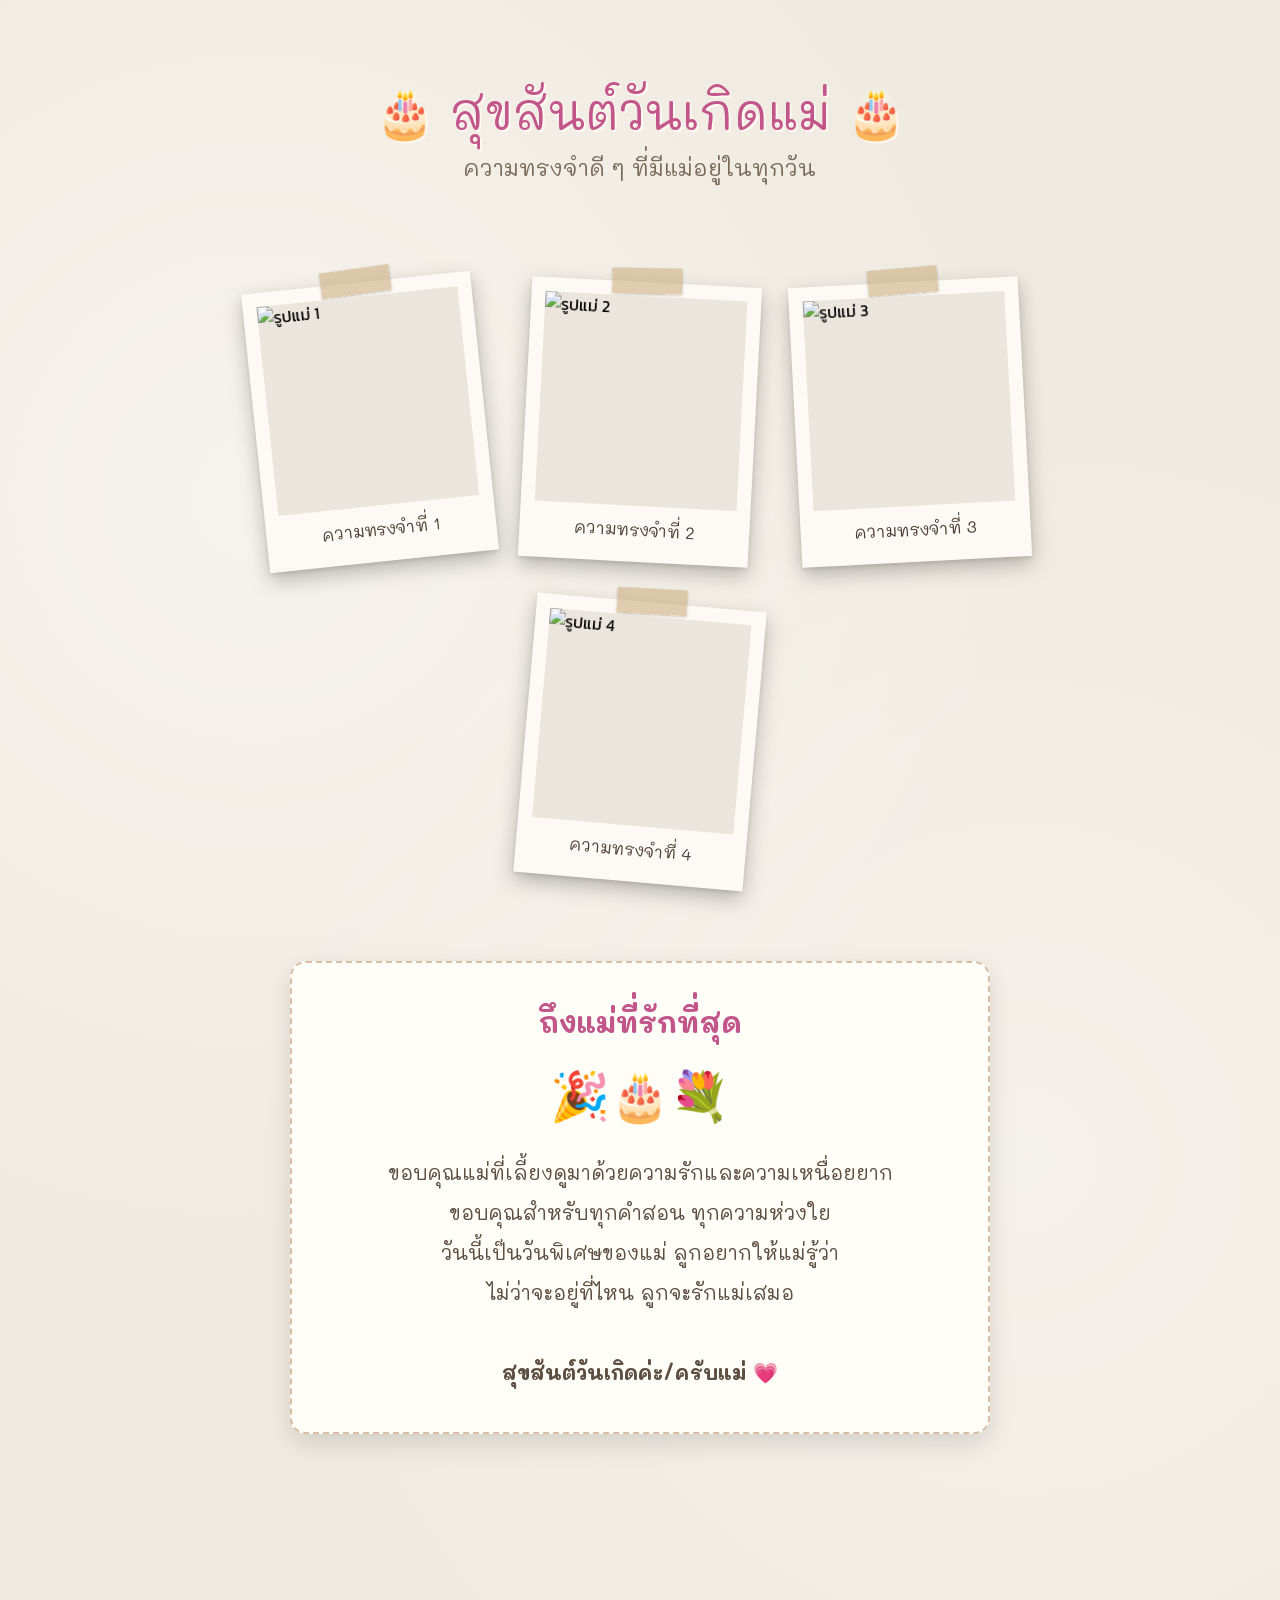
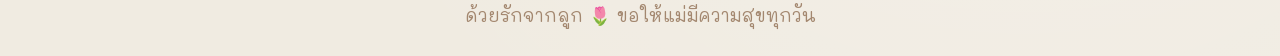
==== index.html @ 04ccd7da "เพิ่มโค้ดครบทั้ง 3 ไฟล์" ====
<!DOCTYPE html>
<html lang="th">
<head>
<meta charset="UTF-8">
<meta name="viewport" content="width=device-width, initial-scale=1.0">
<title>สุขสันต์วันเกิดแม่</title>
<link rel="stylesheet" href="style.css">
<link href="https://fonts.googleapis.com/css2?family=Mali:wght@400;600;700&family=Kanit:wght@300;400;600&display=swap" rel="stylesheet">
</head>
<body>

<div class="hearts-container" id="heartsContainer"></div>

<div class="container">
  <header>
    <div class="title">🎂 สุขสันต์วันเกิดแม่ 🎂</div>
    <div class="subtitle">ความทรงจำดี ๆ ที่มีแม่อยู่ในทุกวัน</div>
  </header>

  <div class="gallery" id="gallery">

    <div class="polaroid">
      <div class="tape"></div>
      <img src="images/mom01.jpg" alt="รูปแม่ 1">
      <div class="caption">ความทรงจำที่ 1</div>
    </div>

    <div class="polaroid">
      <div class="tape"></div>
      <img src="images/mom02.jpg" alt="รูปแม่ 2">
      <div class="caption">ความทรงจำที่ 2</div>
    </div>

    <div class="polaroid">
      <div class="tape"></div>
      <img src="images/mom03.jpg" alt="รูปแม่ 3">
      <div class="caption">ความทรงจำที่ 3</div>
    </div>

    <div class="polaroid">
      <div class="tape"></div>
      <img src="images/mom04.jpg" alt="รูปแม่ 4">
      <div class="caption">ความทรงจำที่ 4</div>
    </div>

  </div>

  <div class="message-box">
    <h2>ถึงแม่ที่รักที่สุด</h2>
    <div class="cake-icon">🎉🎂💐</div>
    <p id="momMessage">
      ขอบคุณแม่ที่เลี้ยงดูมาด้วยความรักและความเหนื่อยยาก<br>
      ขอบคุณสำหรับทุกคำสอน ทุกความห่วงใย<br>
      วันนี้เป็นวันพิเศษของแม่ ลูกอยากให้แม่รู้ว่า<br>
      ไม่ว่าจะอยู่ที่ไหน ลูกจะรักแม่เสมอ<br><br>
      <strong>สุขสันต์วันเกิดค่ะ/ครับแม่ 💗</strong>
    </p>
  </div>
</div>

<footer>
  ด้วยรักจากลูก 🌷 ขอให้แม่มีความสุขทุกวัน
</footer>

<script src="script.js"></script>
</body>
</html>
---- style.css ----
* { box-sizing: border-box; margin: 0; padding: 0; }

body {
  font-family: 'Kanit', sans-serif;
  background: #f0ebe1;
  background-image: 
    radial-gradient(circle at 20% 30%, rgba(255,255,255,0.4) 0%, transparent 50%),
    radial-gradient(circle at 80% 70%, rgba(255,255,255,0.3) 0%, transparent 50%);
  min-height: 100vh;
  overflow-x: hidden;
  position: relative;
}

.hearts-container {
  position: fixed;
  top: 0; left: 0;
  width: 100%; height: 100%;
  pointer-events: none;
  z-index: 0;
}

.heart {
  position: absolute;
  font-size: 22px;
  opacity: 0.6;
  animation: floatUp 8s linear infinite;
}
@keyframes floatUp {
  0%   { transform: translateY(100vh) rotate(0deg); opacity: 0; }
  10%  { opacity: 0.6; }
  90%  { opacity: 0.6; }
  100% { transform: translateY(-10vh) rotate(360deg); opacity: 0; }
}

.container {
  max-width: 1100px;
  margin: 0 auto;
  padding: 40px 20px 80px;
  position: relative;
  z-index: 1;
}

header { text-align: center; padding: 40px 0 20px; }

.title {
  font-family: 'Mali', cursive;
  font-size: 3em;
  color: #c2568a;
  text-shadow: 2px 2px 0 #fff8f0;
  margin-bottom: 10px;
}

.subtitle {
  font-family: 'Mali', cursive;
  font-size: 1.4em;
  color: #7a6a58;
}

.gallery {
  display: flex;
  flex-wrap: wrap;
  justify-content: center;
  gap: 40px;
  margin: 60px 0;
  padding: 20px;
}

.polaroid {
  background: #fdfaf5;
  padding: 14px 14px 20px;
  box-shadow: 0 8px 20px rgba(0,0,0,0.25), 0 2px 4px rgba(0,0,0,0.1);
  width: 230px;
  position: relative;
  transition: transform 0.3s ease, box-shadow 0.3s ease;
}

.polaroid:hover {
  transform: scale(1.06) rotate(0deg) !important;
  box-shadow: 0 15px 30px rgba(0,0,0,0.3);
  z-index: 10;
}

.polaroid:nth-child(4n+1) { transform: rotate(-6deg); }
.polaroid:nth-child(4n+2) { transform: rotate(3deg); }
.polaroid:nth-child(4n+3) { transform: rotate(-3deg); }
.polaroid:nth-child(4n)   { transform: rotate(5deg); }

.polaroid img {
  width: 100%;
  height: 210px;
  object-fit: cover;
  display: block;
  filter: sepia(0.15) contrast(1.02);
  background: #ddd;
}

.polaroid .caption {
  font-family: 'Mali', cursive;
  font-size: 1.05em;
  color: #4a3f35;
  text-align: center;
  margin-top: 12px;
  line-height: 1.4;
}

.tape {
  position: absolute;
  width: 70px;
  height: 26px;
  background: rgba(200, 170, 120, 0.55);
  top: -14px;
  left: 50%;
  transform: translateX(-50%) rotate(-2deg);
  box-shadow: 0 1px 3px rgba(0,0,0,0.2);
}

.message-box {
  background: #fffdf8;
  border-radius: 16px;
  box-shadow: 0 10px 25px rgba(0,0,0,0.12);
  padding: 40px;
  max-width: 700px;
  margin: 60px auto;
  border: 2px dashed #d8bfa3;
}

.message-box h2 {
  font-family: 'Mali', cursive;
  color: #c2568a;
  font-size: 1.8em;
  margin-bottom: 20px;
  text-align: center;
}

.message-box p {
  font-family: 'Mali', cursive;
  font-size: 1.25em;
  color: #5c4f42;
  line-height: 2;
  text-align: center;
}

.cake-icon {
  text-align: center;
  font-size: 3em;
  margin: 20px 0;
}

footer {
  text-align: center;
  padding: 30px 0;
  font-family: 'Mali', cursive;
  color: #a3876f;
  font-size: 1.1em;
}

@media (max-width: 700px) {
  .title { font-size: 2.1em; }
  .polaroid { width: 45%; }
}
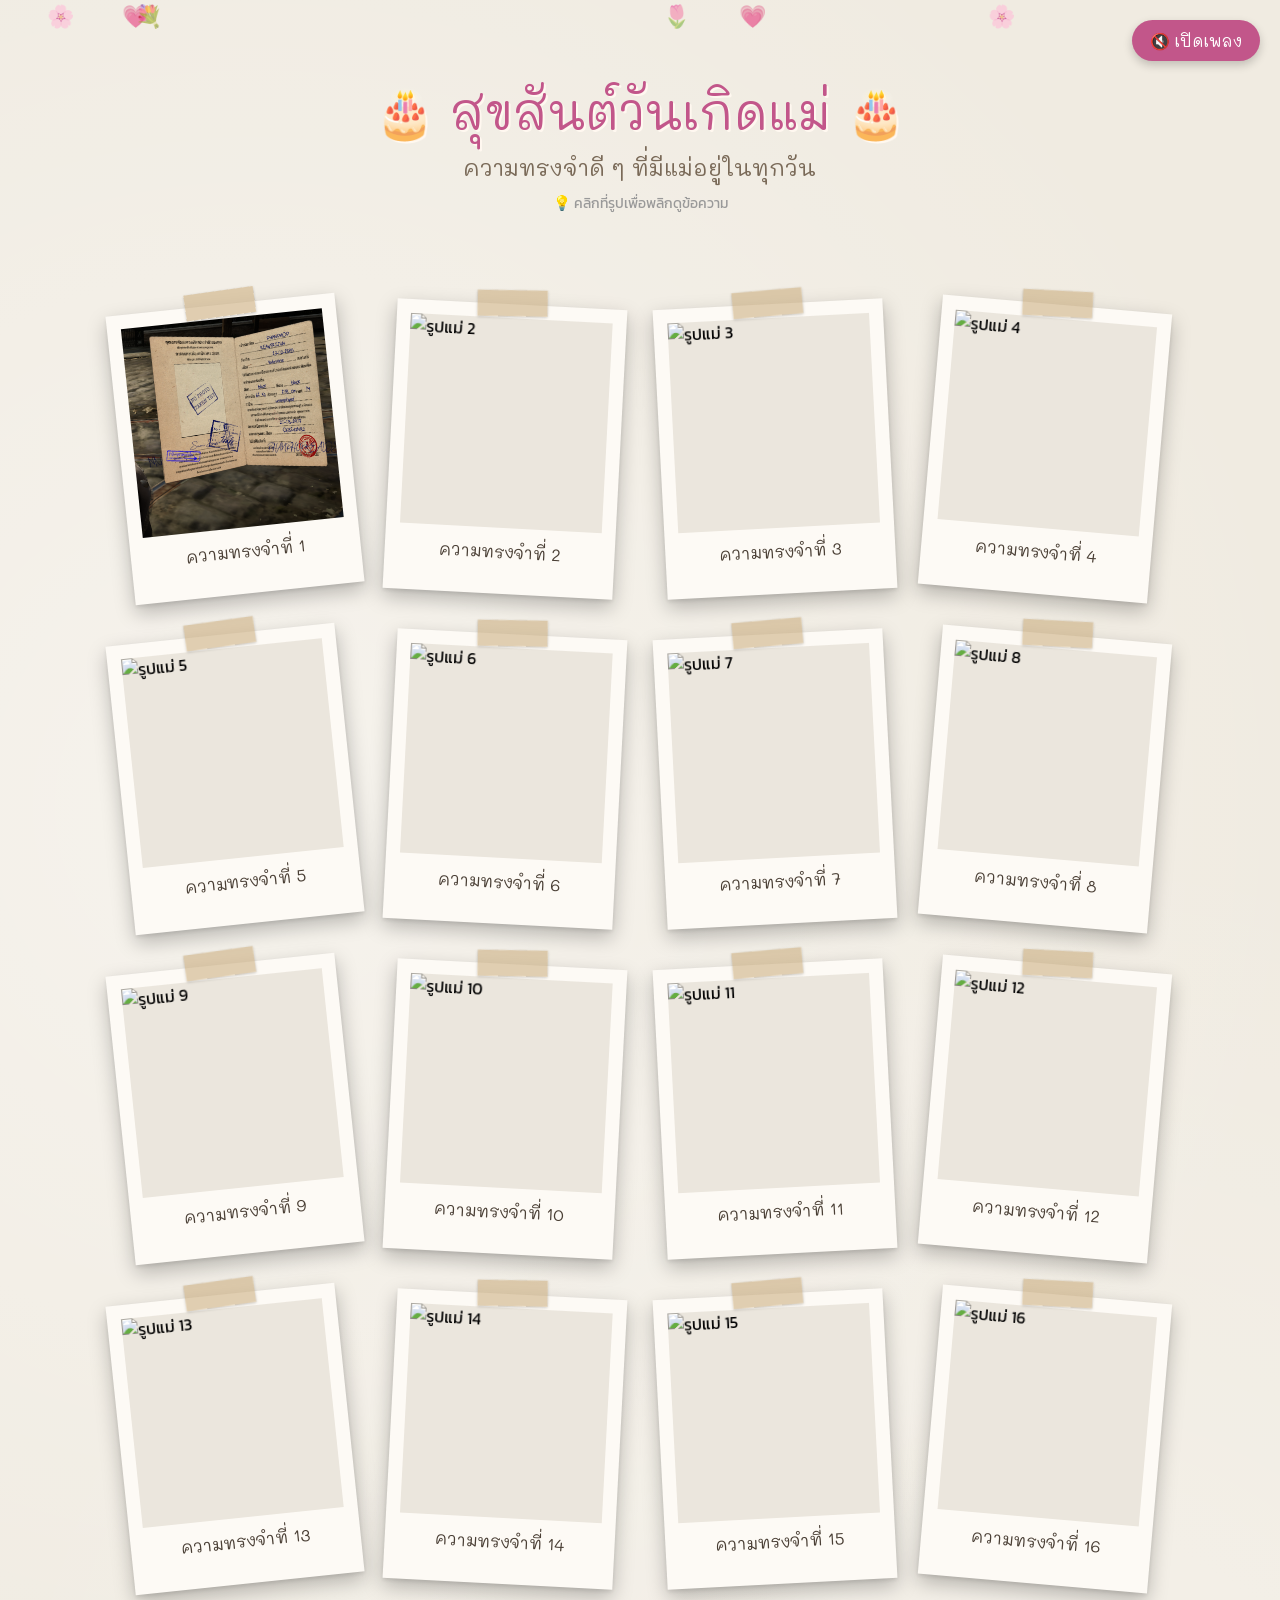
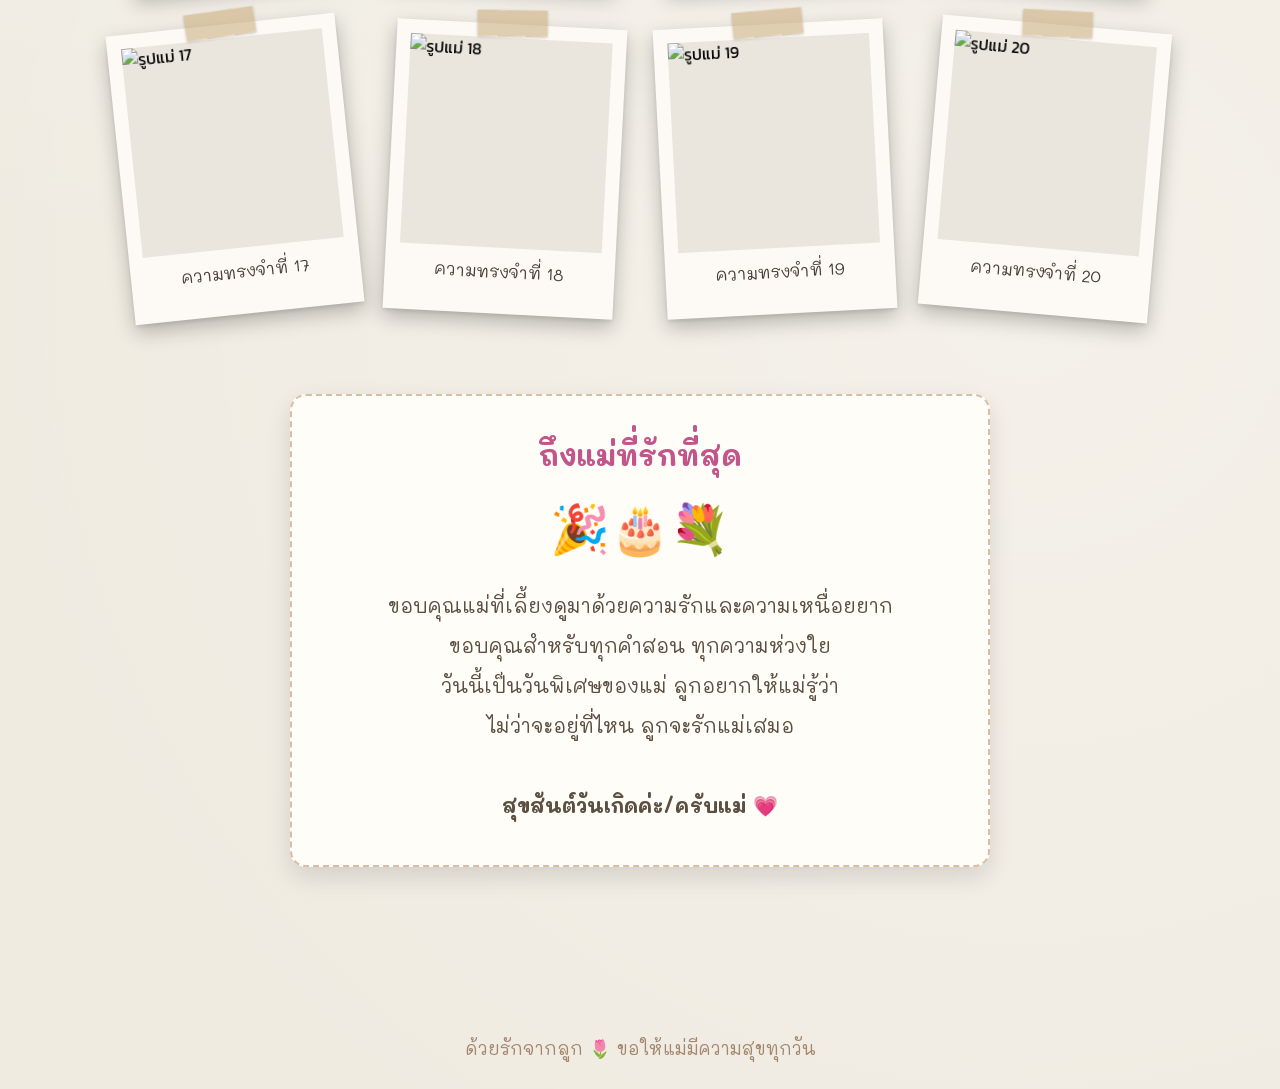
==== commit 59a2f33d: "แก้ไขข้อความและเพิ่มรูป" ====
--- a/index.html
+++ b/index.html
@@ -11,36 +11,339 @@
 
 <div class="hearts-container" id="heartsContainer"></div>
 
+<!-- ปุ่มเล่นเพลง -->
+<button id="musicToggle" class="music-btn">🔇 เปิดเพลง</button>
+<audio id="bgMusic" loop>
+  <source src="music/bgmusic.mp3" type="audio/mpeg">
+</audio>
+
 <div class="container">
   <header>
     <div class="title">🎂 สุขสันต์วันเกิดแม่ 🎂</div>
     <div class="subtitle">ความทรงจำดี ๆ ที่มีแม่อยู่ในทุกวัน</div>
+    <div class="hint">💡 คลิกที่รูปเพื่อพลิกดูข้อความ</div>
   </header>
 
   <div class="gallery" id="gallery">
 
-    <div class="polaroid">
-      <div class="tape"></div>
-      <img src="images/mom01.jpg" alt="รูปแม่ 1">
-      <div class="caption">ความทรงจำที่ 1</div>
-    </div>
-
-    <div class="polaroid">
-      <div class="tape"></div>
-      <img src="images/mom02.jpg" alt="รูปแม่ 2">
-      <div class="caption">ความทรงจำที่ 2</div>
-    </div>
-
-    <div class="polaroid">
-      <div class="tape"></div>
-      <img src="images/mom03.jpg" alt="รูปแม่ 3">
-      <div class="caption">ความทรงจำที่ 3</div>
-    </div>
-
-    <div class="polaroid">
-      <div class="tape"></div>
-      <img src="images/mom04.jpg" alt="รูปแม่ 4">
-      <div class="caption">ความทรงจำที่ 4</div>
+    <!-- การ์ดที่ 1 -->
+    <div class="flip-card">
+      <div class="flip-card-inner">
+        <div class="flip-card-front">
+          <div class="polaroid">
+            <div class="tape"></div>
+            <img src="images/mom01.jpg" alt="รูปแม่ 1">
+            <div class="caption">ความทรงจำที่ 1</div>
+          </div>
+        </div>
+        <div class="flip-card-back">
+          <p>ข้อความถึงแม่ที่ 1<br>เขียนอะไรก็ได้ที่อยากบอกแม่ 💗</p>
+        </div>
+      </div>
+    </div>
+
+    <!-- การ์ดที่ 2 -->
+    <div class="flip-card">
+      <div class="flip-card-inner">
+        <div class="flip-card-front">
+          <div class="polaroid">
+            <div class="tape"></div>
+            <img src="images/mom02.jpg" alt="รูปแม่ 2">
+            <div class="caption">ความทรงจำที่ 2</div>
+          </div>
+        </div>
+        <div class="flip-card-back">
+          <p>ข้อความถึงแม่ที่ 2<br>เขียนอะไรก็ได้ที่อยากบอกแม่ 💗</p>
+        </div>
+      </div>
+    </div>
+
+    <!-- การ์ดที่ 3 -->
+    <div class="flip-card">
+      <div class="flip-card-inner">
+        <div class="flip-card-front">
+          <div class="polaroid">
+            <div class="tape"></div>
+            <img src="images/mom03.jpg" alt="รูปแม่ 3">
+            <div class="caption">ความทรงจำที่ 3</div>
+          </div>
+        </div>
+        <div class="flip-card-back">
+          <p>ข้อความถึงแม่ที่ 3<br>เขียนอะไรก็ได้ที่อยากบอกแม่ 💗</p>
+        </div>
+      </div>
+    </div>
+
+    <!-- การ์ดที่ 4 -->
+    <div class="flip-card">
+      <div class="flip-card-inner">
+        <div class="flip-card-front">
+          <div class="polaroid">
+            <div class="tape"></div>
+            <img src="images/mom04.jpg" alt="รูปแม่ 4">
+            <div class="caption">ความทรงจำที่ 4</div>
+          </div>
+        </div>
+        <div class="flip-card-back">
+          <p>ข้อความถึงแม่ที่ 4<br>เขียนอะไรก็ได้ที่อยากบอกแม่ 💗</p>
+        </div>
+      </div>
+    </div>
+
+    <!-- การ์ดที่ 5 -->
+    <div class="flip-card">
+      <div class="flip-card-inner">
+        <div class="flip-card-front">
+          <div class="polaroid">
+            <div class="tape"></div>
+            <img src="images/mom05.jpg" alt="รูปแม่ 5">
+            <div class="caption">ความทรงจำที่ 5</div>
+          </div>
+        </div>
+        <div class="flip-card-back">
+          <p>ข้อความถึงแม่ที่ 5<br>เขียนอะไรก็ได้ที่อยากบอกแม่ 💗</p>
+        </div>
+      </div>
+    </div>
+
+    <!-- การ์ดที่ 6 -->
+    <div class="flip-card">
+      <div class="flip-card-inner">
+        <div class="flip-card-front">
+          <div class="polaroid">
+            <div class="tape"></div>
+            <img src="images/mom06.jpg" alt="รูปแม่ 6">
+            <div class="caption">ความทรงจำที่ 6</div>
+          </div>
+        </div>
+        <div class="flip-card-back">
+          <p>ข้อความถึงแม่ที่ 6<br>เขียนอะไรก็ได้ที่อยากบอกแม่ 💗</p>
+        </div>
+      </div>
+    </div>
+
+    <!-- การ์ดที่ 7 -->
+    <div class="flip-card">
+      <div class="flip-card-inner">
+        <div class="flip-card-front">
+          <div class="polaroid">
+            <div class="tape"></div>
+            <img src="images/mom07.jpg" alt="รูปแม่ 7">
+            <div class="caption">ความทรงจำที่ 7</div>
+          </div>
+        </div>
+        <div class="flip-card-back">
+          <p>ข้อความถึงแม่ที่ 7<br>เขียนอะไรก็ได้ที่อยากบอกแม่ 💗</p>
+        </div>
+      </div>
+    </div>
+
+    <!-- การ์ดที่ 8 -->
+    <div class="flip-card">
+      <div class="flip-card-inner">
+        <div class="flip-card-front">
+          <div class="polaroid">
+            <div class="tape"></div>
+            <img src="images/mom08.jpg" alt="รูปแม่ 8">
+            <div class="caption">ความทรงจำที่ 8</div>
+          </div>
+        </div>
+        <div class="flip-card-back">
+          <p>ข้อความถึงแม่ที่ 8<br>เขียนอะไรก็ได้ที่อยากบอกแม่ 💗</p>
+        </div>
+      </div>
+    </div>
+
+    <!-- การ์ดที่ 9 -->
+    <div class="flip-card">
+      <div class="flip-card-inner">
+        <div class="flip-card-front">
+          <div class="polaroid">
+            <div class="tape"></div>
+            <img src="images/mom09.jpg" alt="รูปแม่ 9">
+            <div class="caption">ความทรงจำที่ 9</div>
+          </div>
+        </div>
+        <div class="flip-card-back">
+          <p>ข้อความถึงแม่ที่ 9<br>เขียนอะไรก็ได้ที่อยากบอกแม่ 💗</p>
+        </div>
+      </div>
+    </div>
+
+    <!-- การ์ดที่ 10 -->
+    <div class="flip-card">
+      <div class="flip-card-inner">
+        <div class="flip-card-front">
+          <div class="polaroid">
+            <div class="tape"></div>
+            <img src="images/mom10.jpg" alt="รูปแม่ 10">
+            <div class="caption">ความทรงจำที่ 10</div>
+          </div>
+        </div>
+        <div class="flip-card-back">
+          <p>ข้อความถึงแม่ที่ 10<br>เขียนอะไรก็ได้ที่อยากบอกแม่ 💗</p>
+        </div>
+      </div>
+    </div>
+
+    <!-- การ์ดที่ 11 -->
+    <div class="flip-card">
+      <div class="flip-card-inner">
+        <div class="flip-card-front">
+          <div class="polaroid">
+            <div class="tape"></div>
+            <img src="images/mom11.jpg" alt="รูปแม่ 11">
+            <div class="caption">ความทรงจำที่ 11</div>
+          </div>
+        </div>
+        <div class="flip-card-back">
+          <p>ข้อความถึงแม่ที่ 11<br>เขียนอะไรก็ได้ที่อยากบอกแม่ 💗</p>
+        </div>
+      </div>
+    </div>
+
+    <!-- การ์ดที่ 12 -->
+    <div class="flip-card">
+      <div class="flip-card-inner">
+        <div class="flip-card-front">
+          <div class="polaroid">
+            <div class="tape"></div>
+            <img src="images/mom12.jpg" alt="รูปแม่ 12">
+            <div class="caption">ความทรงจำที่ 12</div>
+          </div>
+        </div>
+        <div class="flip-card-back">
+          <p>ข้อความถึงแม่ที่ 12<br>เขียนอะไรก็ได้ที่อยากบอกแม่ 💗</p>
+        </div>
+      </div>
+    </div>
+
+    <!-- การ์ดที่ 13 -->
+    <div class="flip-card">
+      <div class="flip-card-inner">
+        <div class="flip-card-front">
+          <div class="polaroid">
+            <div class="tape"></div>
+            <img src="images/mom13.jpg" alt="รูปแม่ 13">
+            <div class="caption">ความทรงจำที่ 13</div>
+          </div>
+        </div>
+        <div class="flip-card-back">
+          <p>ข้อความถึงแม่ที่ 13<br>เขียนอะไรก็ได้ที่อยากบอกแม่ 💗</p>
+        </div>
+      </div>
+    </div>
+
+    <!-- การ์ดที่ 14 -->
+    <div class="flip-card">
+      <div class="flip-card-inner">
+        <div class="flip-card-front">
+          <div class="polaroid">
+            <div class="tape"></div>
+            <img src="images/mom14.jpg" alt="รูปแม่ 14">
+            <div class="caption">ความทรงจำที่ 14</div>
+          </div>
+        </div>
+        <div class="flip-card-back">
+          <p>ข้อความถึงแม่ที่ 14<br>เขียนอะไรก็ได้ที่อยากบอกแม่ 💗</p>
+        </div>
+      </div>
+    </div>
+
+    <!-- การ์ดที่ 15 -->
+    <div class="flip-card">
+      <div class="flip-card-inner">
+        <div class="flip-card-front">
+          <div class="polaroid">
+            <div class="tape"></div>
+            <img src="images/mom15.jpg" alt="รูปแม่ 15">
+            <div class="caption">ความทรงจำที่ 15</div>
+          </div>
+        </div>
+        <div class="flip-card-back">
+          <p>ข้อความถึงแม่ที่ 15<br>เขียนอะไรก็ได้ที่อยากบอกแม่ 💗</p>
+        </div>
+      </div>
+    </div>
+
+    <!-- การ์ดที่ 16 -->
+    <div class="flip-card">
+      <div class="flip-card-inner">
+        <div class="flip-card-front">
+          <div class="polaroid">
+            <div class="tape"></div>
+            <img src="images/mom16.jpg" alt="รูปแม่ 16">
+            <div class="caption">ความทรงจำที่ 16</div>
+          </div>
+        </div>
+        <div class="flip-card-back">
+          <p>ข้อความถึงแม่ที่ 16<br>เขียนอะไรก็ได้ที่อยากบอกแม่ 💗</p>
+        </div>
+      </div>
+    </div>
+
+    <!-- การ์ดที่ 17 -->
+    <div class="flip-card">
+      <div class="flip-card-inner">
+        <div class="flip-card-front">
+          <div class="polaroid">
+            <div class="tape"></div>
+            <img src="images/mom17.jpg" alt="รูปแม่ 17">
+            <div class="caption">ความทรงจำที่ 17</div>
+          </div>
+        </div>
+        <div class="flip-card-back">
+          <p>ข้อความถึงแม่ที่ 17<br>เขียนอะไรก็ได้ที่อยากบอกแม่ 💗</p>
+        </div>
+      </div>
+    </div>
+
+    <!-- การ์ดที่ 18 -->
+    <div class="flip-card">
+      <div class="flip-card-inner">
+        <div class="flip-card-front">
+          <div class="polaroid">
+            <div class="tape"></div>
+            <img src="images/mom18.jpg" alt="รูปแม่ 18">
+            <div class="caption">ความทรงจำที่ 18</div>
+          </div>
+        </div>
+        <div class="flip-card-back">
+          <p>ข้อความถึงแม่ที่ 18<br>เขียนอะไรก็ได้ที่อยากบอกแม่ 💗</p>
+        </div>
+      </div>
+    </div>
+
+    <!-- การ์ดที่ 19 -->
+    <div class="flip-card">
+      <div class="flip-card-inner">
+        <div class="flip-card-front">
+          <div class="polaroid">
+            <div class="tape"></div>
+            <img src="images/mom19.jpg" alt="รูปแม่ 19">
+            <div class="caption">ความทรงจำที่ 19</div>
+          </div>
+        </div>
+        <div class="flip-card-back">
+          <p>ข้อความถึงแม่ที่ 19<br>เขียนอะไรก็ได้ที่อยากบอกแม่ 💗</p>
+        </div>
+      </div>
+    </div>
+
+    <!-- การ์ดที่ 20 -->
+    <div class="flip-card">
+      <div class="flip-card-inner">
+        <div class="flip-card-front">
+          <div class="polaroid">
+            <div class="tape"></div>
+            <img src="images/mom20.jpg" alt="รูปแม่ 20">
+            <div class="caption">ความทรงจำที่ 20</div>
+          </div>
+        </div>
+        <div class="flip-card-back">
+          <p>ข้อความถึงแม่ที่ 20<br>เขียนอะไรก็ได้ที่อยากบอกแม่ 💗</p>
+        </div>
+      </div>
     </div>
 
   </div>
--- a/style.css
+++ b/style.css
@@ -32,15 +32,37 @@
   100% { transform: translateY(-10vh) rotate(360deg); opacity: 0; }
 }
 
+/* ปุ่มเพลง */
+.music-btn {
+  position: fixed;
+  top: 20px;
+  right: 20px;
+  z-index: 100;
+  background: #c2568a;
+  color: white;
+  border: none;
+  padding: 10px 18px;
+  border-radius: 30px;
+  font-family: 'Mali', cursive;
+  font-size: 1em;
+  cursor: pointer;
+  box-shadow: 0 4px 10px rgba(0,0,0,0.2);
+  transition: transform 0.2s ease, background 0.2s ease;
+}
+.music-btn:hover {
+  transform: scale(1.05);
+  background: #a8447a;
+}
+
 .container {
-  max-width: 1100px;
+  max-width: 1200px;
   margin: 0 auto;
   padding: 40px 20px 80px;
   position: relative;
   z-index: 1;
 }
 
-header { text-align: center; padding: 40px 0 20px; }
+header { text-align: center; padding: 40px 0 10px; }
 
 .title {
   font-family: 'Mali', cursive;
@@ -54,6 +76,13 @@
   font-family: 'Mali', cursive;
   font-size: 1.4em;
   color: #7a6a58;
+}
+
+.hint {
+  font-family: 'Kanit', sans-serif;
+  font-size: 0.9em;
+  color: #999;
+  margin-top: 10px;
 }
 
 .gallery {
@@ -65,25 +94,73 @@
   padding: 20px;
 }
 
+/* Flip card system */
+.flip-card {
+  background-color: transparent;
+  width: 230px;
+  height: 290px;
+  perspective: 1000px;
+  cursor: pointer;
+}
+
+.flip-card-inner {
+  position: relative;
+  width: 100%;
+  height: 100%;
+  transition: transform 0.7s;
+  transform-style: preserve-3d;
+}
+
+.flip-card.flipped .flip-card-inner {
+  transform: rotateY(180deg);
+}
+
+.flip-card-front, .flip-card-back {
+  position: absolute;
+  width: 100%;
+  height: 100%;
+  backface-visibility: hidden;
+  border-radius: 4px;
+}
+
+.flip-card-back {
+  transform: rotateY(180deg);
+  background: linear-gradient(135deg, #fdfaf5, #f5e9ee);
+  border: 2px dashed #d8a3bf;
+  display: flex;
+  align-items: center;
+  justify-content: center;
+  padding: 20px;
+  box-shadow: 0 8px 20px rgba(0,0,0,0.2);
+}
+
+.flip-card-back p {
+  font-family: 'Mali', cursive;
+  font-size: 1.1em;
+  color: #7a3f5c;
+  text-align: center;
+  line-height: 1.6;
+}
+
 .polaroid {
   background: #fdfaf5;
   padding: 14px 14px 20px;
   box-shadow: 0 8px 20px rgba(0,0,0,0.25), 0 2px 4px rgba(0,0,0,0.1);
-  width: 230px;
-  position: relative;
-  transition: transform 0.3s ease, box-shadow 0.3s ease;
-}
-
-.polaroid:hover {
-  transform: scale(1.06) rotate(0deg) !important;
+  width: 100%;
+  height: 100%;
+  position: relative;
+  transition: transform 0.3s ease;
+}
+
+.flip-card:not(.flipped):hover .polaroid {
+  transform: scale(1.05);
   box-shadow: 0 15px 30px rgba(0,0,0,0.3);
-  z-index: 10;
-}
-
-.polaroid:nth-child(4n+1) { transform: rotate(-6deg); }
-.polaroid:nth-child(4n+2) { transform: rotate(3deg); }
-.polaroid:nth-child(4n+3) { transform: rotate(-3deg); }
-.polaroid:nth-child(4n)   { transform: rotate(5deg); }
+}
+
+.flip-card:nth-child(4n+1) .polaroid { transform: rotate(-6deg); }
+.flip-card:nth-child(4n+2) .polaroid { transform: rotate(3deg); }
+.flip-card:nth-child(4n+3) .polaroid { transform: rotate(-3deg); }
+.flip-card:nth-child(4n)   .polaroid { transform: rotate(5deg); }
 
 .polaroid img {
   width: 100%;
@@ -112,6 +189,7 @@
   left: 50%;
   transform: translateX(-50%) rotate(-2deg);
   box-shadow: 0 1px 3px rgba(0,0,0,0.2);
+  z-index: 2;
 }
 
 .message-box {
@@ -156,5 +234,6 @@
 
 @media (max-width: 700px) {
   .title { font-size: 2.1em; }
-  .polaroid { width: 45%; }
-}
+  .flip-card { width: 42%; height: 240px; }
+  .music-btn { top: 10px; right: 10px; font-size: 0.85em; padding: 8px 14px; }
+}
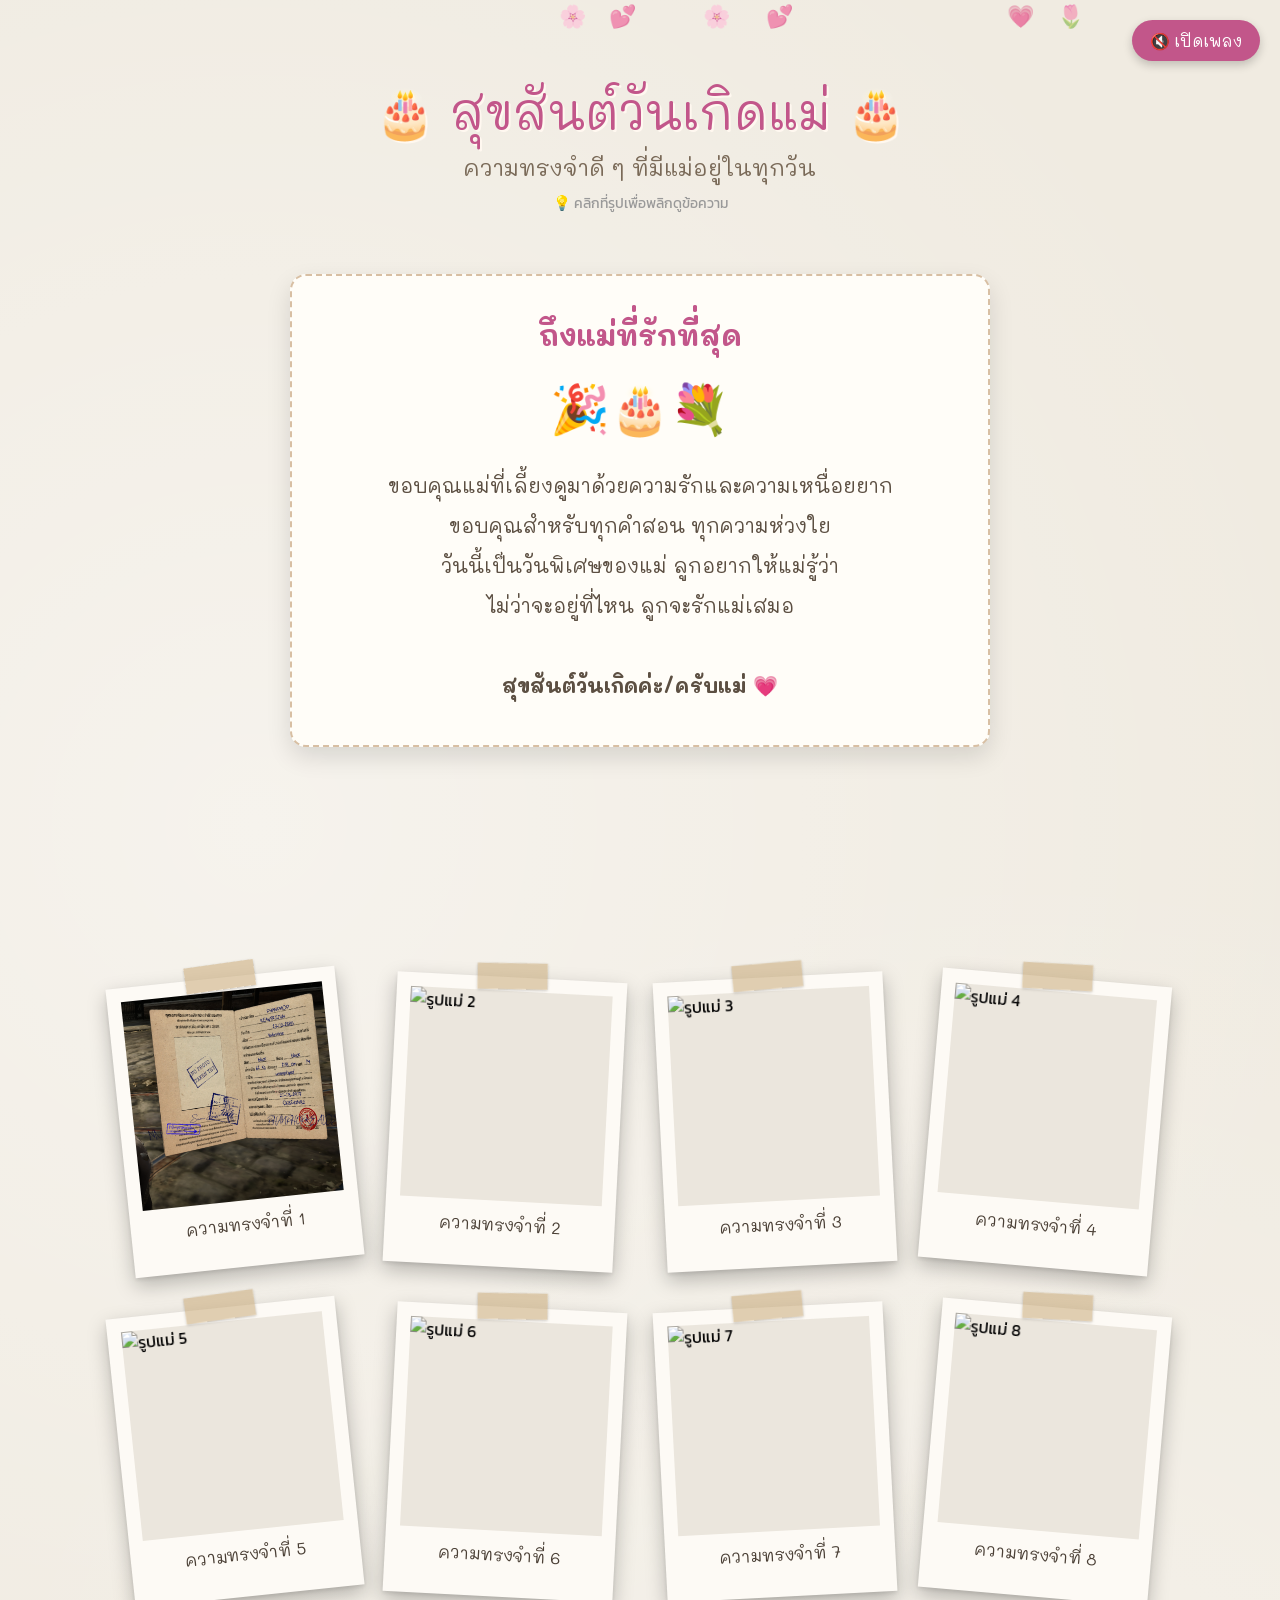
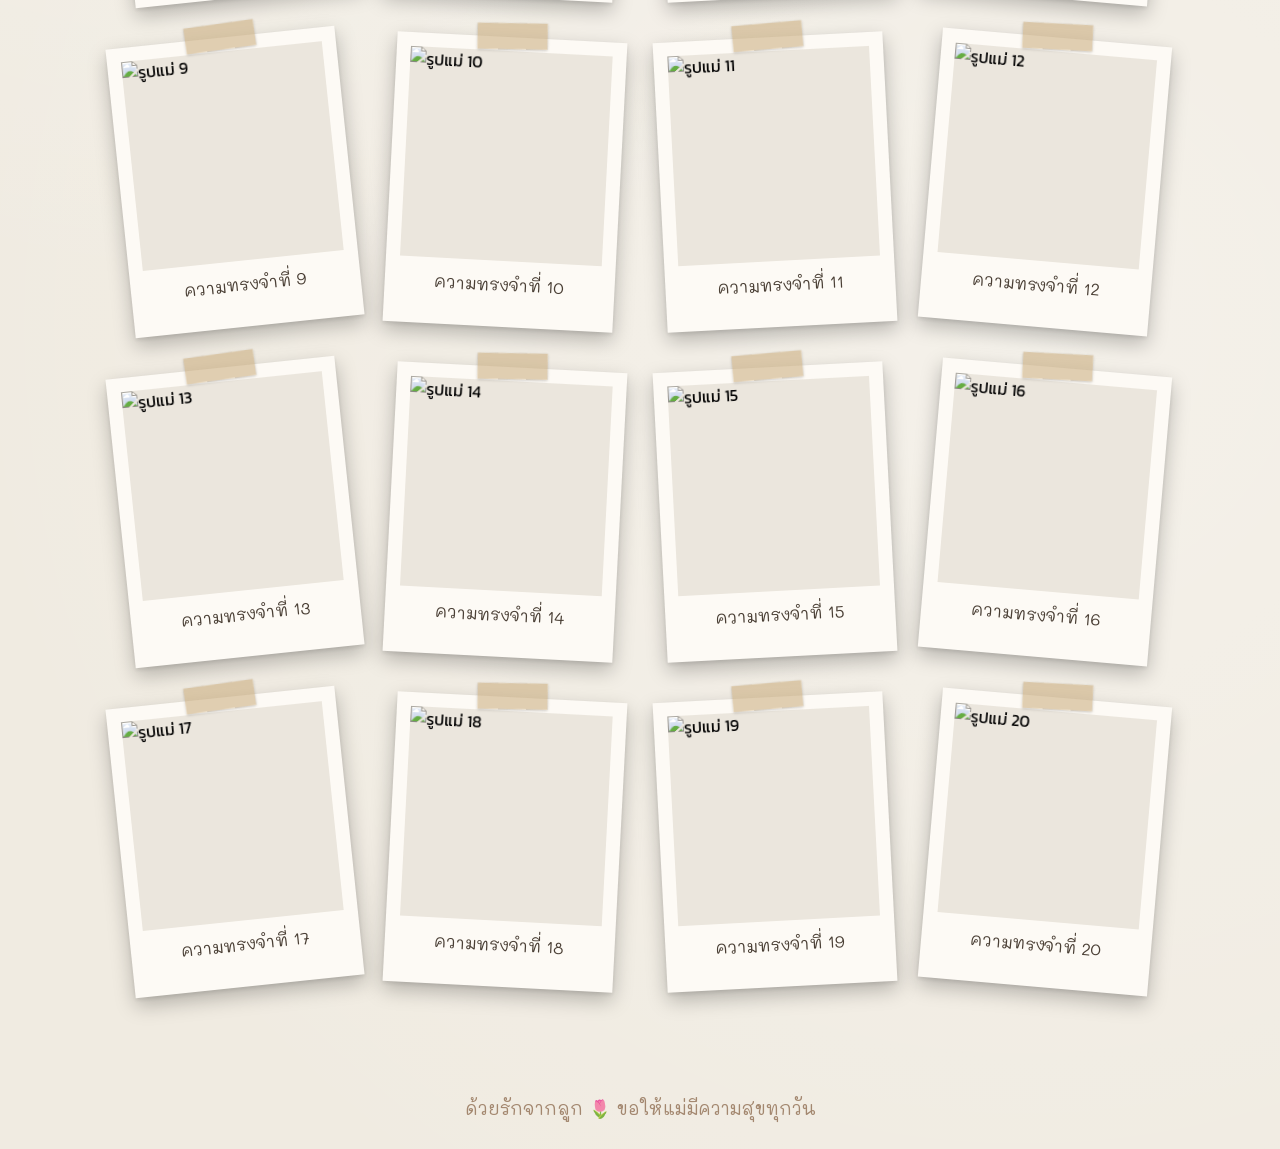
==== commit 4326d627: "แก้ไขข้อความและเพิ่มรูป" ====
--- a/index.html
+++ b/index.html
@@ -22,333 +22,7 @@
     <div class="title">🎂 สุขสันต์วันเกิดแม่ 🎂</div>
     <div class="subtitle">ความทรงจำดี ๆ ที่มีแม่อยู่ในทุกวัน</div>
     <div class="hint">💡 คลิกที่รูปเพื่อพลิกดูข้อความ</div>
-  </header>
-
-  <div class="gallery" id="gallery">
-
-    <!-- การ์ดที่ 1 -->
-    <div class="flip-card">
-      <div class="flip-card-inner">
-        <div class="flip-card-front">
-          <div class="polaroid">
-            <div class="tape"></div>
-            <img src="images/mom01.jpg" alt="รูปแม่ 1">
-            <div class="caption">ความทรงจำที่ 1</div>
-          </div>
-        </div>
-        <div class="flip-card-back">
-          <p>ข้อความถึงแม่ที่ 1<br>เขียนอะไรก็ได้ที่อยากบอกแม่ 💗</p>
-        </div>
-      </div>
-    </div>
-
-    <!-- การ์ดที่ 2 -->
-    <div class="flip-card">
-      <div class="flip-card-inner">
-        <div class="flip-card-front">
-          <div class="polaroid">
-            <div class="tape"></div>
-            <img src="images/mom02.jpg" alt="รูปแม่ 2">
-            <div class="caption">ความทรงจำที่ 2</div>
-          </div>
-        </div>
-        <div class="flip-card-back">
-          <p>ข้อความถึงแม่ที่ 2<br>เขียนอะไรก็ได้ที่อยากบอกแม่ 💗</p>
-        </div>
-      </div>
-    </div>
-
-    <!-- การ์ดที่ 3 -->
-    <div class="flip-card">
-      <div class="flip-card-inner">
-        <div class="flip-card-front">
-          <div class="polaroid">
-            <div class="tape"></div>
-            <img src="images/mom03.jpg" alt="รูปแม่ 3">
-            <div class="caption">ความทรงจำที่ 3</div>
-          </div>
-        </div>
-        <div class="flip-card-back">
-          <p>ข้อความถึงแม่ที่ 3<br>เขียนอะไรก็ได้ที่อยากบอกแม่ 💗</p>
-        </div>
-      </div>
-    </div>
-
-    <!-- การ์ดที่ 4 -->
-    <div class="flip-card">
-      <div class="flip-card-inner">
-        <div class="flip-card-front">
-          <div class="polaroid">
-            <div class="tape"></div>
-            <img src="images/mom04.jpg" alt="รูปแม่ 4">
-            <div class="caption">ความทรงจำที่ 4</div>
-          </div>
-        </div>
-        <div class="flip-card-back">
-          <p>ข้อความถึงแม่ที่ 4<br>เขียนอะไรก็ได้ที่อยากบอกแม่ 💗</p>
-        </div>
-      </div>
-    </div>
-
-    <!-- การ์ดที่ 5 -->
-    <div class="flip-card">
-      <div class="flip-card-inner">
-        <div class="flip-card-front">
-          <div class="polaroid">
-            <div class="tape"></div>
-            <img src="images/mom05.jpg" alt="รูปแม่ 5">
-            <div class="caption">ความทรงจำที่ 5</div>
-          </div>
-        </div>
-        <div class="flip-card-back">
-          <p>ข้อความถึงแม่ที่ 5<br>เขียนอะไรก็ได้ที่อยากบอกแม่ 💗</p>
-        </div>
-      </div>
-    </div>
-
-    <!-- การ์ดที่ 6 -->
-    <div class="flip-card">
-      <div class="flip-card-inner">
-        <div class="flip-card-front">
-          <div class="polaroid">
-            <div class="tape"></div>
-            <img src="images/mom06.jpg" alt="รูปแม่ 6">
-            <div class="caption">ความทรงจำที่ 6</div>
-          </div>
-        </div>
-        <div class="flip-card-back">
-          <p>ข้อความถึงแม่ที่ 6<br>เขียนอะไรก็ได้ที่อยากบอกแม่ 💗</p>
-        </div>
-      </div>
-    </div>
-
-    <!-- การ์ดที่ 7 -->
-    <div class="flip-card">
-      <div class="flip-card-inner">
-        <div class="flip-card-front">
-          <div class="polaroid">
-            <div class="tape"></div>
-            <img src="images/mom07.jpg" alt="รูปแม่ 7">
-            <div class="caption">ความทรงจำที่ 7</div>
-          </div>
-        </div>
-        <div class="flip-card-back">
-          <p>ข้อความถึงแม่ที่ 7<br>เขียนอะไรก็ได้ที่อยากบอกแม่ 💗</p>
-        </div>
-      </div>
-    </div>
-
-    <!-- การ์ดที่ 8 -->
-    <div class="flip-card">
-      <div class="flip-card-inner">
-        <div class="flip-card-front">
-          <div class="polaroid">
-            <div class="tape"></div>
-            <img src="images/mom08.jpg" alt="รูปแม่ 8">
-            <div class="caption">ความทรงจำที่ 8</div>
-          </div>
-        </div>
-        <div class="flip-card-back">
-          <p>ข้อความถึงแม่ที่ 8<br>เขียนอะไรก็ได้ที่อยากบอกแม่ 💗</p>
-        </div>
-      </div>
-    </div>
-
-    <!-- การ์ดที่ 9 -->
-    <div class="flip-card">
-      <div class="flip-card-inner">
-        <div class="flip-card-front">
-          <div class="polaroid">
-            <div class="tape"></div>
-            <img src="images/mom09.jpg" alt="รูปแม่ 9">
-            <div class="caption">ความทรงจำที่ 9</div>
-          </div>
-        </div>
-        <div class="flip-card-back">
-          <p>ข้อความถึงแม่ที่ 9<br>เขียนอะไรก็ได้ที่อยากบอกแม่ 💗</p>
-        </div>
-      </div>
-    </div>
-
-    <!-- การ์ดที่ 10 -->
-    <div class="flip-card">
-      <div class="flip-card-inner">
-        <div class="flip-card-front">
-          <div class="polaroid">
-            <div class="tape"></div>
-            <img src="images/mom10.jpg" alt="รูปแม่ 10">
-            <div class="caption">ความทรงจำที่ 10</div>
-          </div>
-        </div>
-        <div class="flip-card-back">
-          <p>ข้อความถึงแม่ที่ 10<br>เขียนอะไรก็ได้ที่อยากบอกแม่ 💗</p>
-        </div>
-      </div>
-    </div>
-
-    <!-- การ์ดที่ 11 -->
-    <div class="flip-card">
-      <div class="flip-card-inner">
-        <div class="flip-card-front">
-          <div class="polaroid">
-            <div class="tape"></div>
-            <img src="images/mom11.jpg" alt="รูปแม่ 11">
-            <div class="caption">ความทรงจำที่ 11</div>
-          </div>
-        </div>
-        <div class="flip-card-back">
-          <p>ข้อความถึงแม่ที่ 11<br>เขียนอะไรก็ได้ที่อยากบอกแม่ 💗</p>
-        </div>
-      </div>
-    </div>
-
-    <!-- การ์ดที่ 12 -->
-    <div class="flip-card">
-      <div class="flip-card-inner">
-        <div class="flip-card-front">
-          <div class="polaroid">
-            <div class="tape"></div>
-            <img src="images/mom12.jpg" alt="รูปแม่ 12">
-            <div class="caption">ความทรงจำที่ 12</div>
-          </div>
-        </div>
-        <div class="flip-card-back">
-          <p>ข้อความถึงแม่ที่ 12<br>เขียนอะไรก็ได้ที่อยากบอกแม่ 💗</p>
-        </div>
-      </div>
-    </div>
-
-    <!-- การ์ดที่ 13 -->
-    <div class="flip-card">
-      <div class="flip-card-inner">
-        <div class="flip-card-front">
-          <div class="polaroid">
-            <div class="tape"></div>
-            <img src="images/mom13.jpg" alt="รูปแม่ 13">
-            <div class="caption">ความทรงจำที่ 13</div>
-          </div>
-        </div>
-        <div class="flip-card-back">
-          <p>ข้อความถึงแม่ที่ 13<br>เขียนอะไรก็ได้ที่อยากบอกแม่ 💗</p>
-        </div>
-      </div>
-    </div>
-
-    <!-- การ์ดที่ 14 -->
-    <div class="flip-card">
-      <div class="flip-card-inner">
-        <div class="flip-card-front">
-          <div class="polaroid">
-            <div class="tape"></div>
-            <img src="images/mom14.jpg" alt="รูปแม่ 14">
-            <div class="caption">ความทรงจำที่ 14</div>
-          </div>
-        </div>
-        <div class="flip-card-back">
-          <p>ข้อความถึงแม่ที่ 14<br>เขียนอะไรก็ได้ที่อยากบอกแม่ 💗</p>
-        </div>
-      </div>
-    </div>
-
-    <!-- การ์ดที่ 15 -->
-    <div class="flip-card">
-      <div class="flip-card-inner">
-        <div class="flip-card-front">
-          <div class="polaroid">
-            <div class="tape"></div>
-            <img src="images/mom15.jpg" alt="รูปแม่ 15">
-            <div class="caption">ความทรงจำที่ 15</div>
-          </div>
-        </div>
-        <div class="flip-card-back">
-          <p>ข้อความถึงแม่ที่ 15<br>เขียนอะไรก็ได้ที่อยากบอกแม่ 💗</p>
-        </div>
-      </div>
-    </div>
-
-    <!-- การ์ดที่ 16 -->
-    <div class="flip-card">
-      <div class="flip-card-inner">
-        <div class="flip-card-front">
-          <div class="polaroid">
-            <div class="tape"></div>
-            <img src="images/mom16.jpg" alt="รูปแม่ 16">
-            <div class="caption">ความทรงจำที่ 16</div>
-          </div>
-        </div>
-        <div class="flip-card-back">
-          <p>ข้อความถึงแม่ที่ 16<br>เขียนอะไรก็ได้ที่อยากบอกแม่ 💗</p>
-        </div>
-      </div>
-    </div>
-
-    <!-- การ์ดที่ 17 -->
-    <div class="flip-card">
-      <div class="flip-card-inner">
-        <div class="flip-card-front">
-          <div class="polaroid">
-            <div class="tape"></div>
-            <img src="images/mom17.jpg" alt="รูปแม่ 17">
-            <div class="caption">ความทรงจำที่ 17</div>
-          </div>
-        </div>
-        <div class="flip-card-back">
-          <p>ข้อความถึงแม่ที่ 17<br>เขียนอะไรก็ได้ที่อยากบอกแม่ 💗</p>
-        </div>
-      </div>
-    </div>
-
-    <!-- การ์ดที่ 18 -->
-    <div class="flip-card">
-      <div class="flip-card-inner">
-        <div class="flip-card-front">
-          <div class="polaroid">
-            <div class="tape"></div>
-            <img src="images/mom18.jpg" alt="รูปแม่ 18">
-            <div class="caption">ความทรงจำที่ 18</div>
-          </div>
-        </div>
-        <div class="flip-card-back">
-          <p>ข้อความถึงแม่ที่ 18<br>เขียนอะไรก็ได้ที่อยากบอกแม่ 💗</p>
-        </div>
-      </div>
-    </div>
-
-    <!-- การ์ดที่ 19 -->
-    <div class="flip-card">
-      <div class="flip-card-inner">
-        <div class="flip-card-front">
-          <div class="polaroid">
-            <div class="tape"></div>
-            <img src="images/mom19.jpg" alt="รูปแม่ 19">
-            <div class="caption">ความทรงจำที่ 19</div>
-          </div>
-        </div>
-        <div class="flip-card-back">
-          <p>ข้อความถึงแม่ที่ 19<br>เขียนอะไรก็ได้ที่อยากบอกแม่ 💗</p>
-        </div>
-      </div>
-    </div>
-
-    <!-- การ์ดที่ 20 -->
-    <div class="flip-card">
-      <div class="flip-card-inner">
-        <div class="flip-card-front">
-          <div class="polaroid">
-            <div class="tape"></div>
-            <img src="images/mom20.jpg" alt="รูปแม่ 20">
-            <div class="caption">ความทรงจำที่ 20</div>
-          </div>
-        </div>
-        <div class="flip-card-back">
-          <p>ข้อความถึงแม่ที่ 20<br>เขียนอะไรก็ได้ที่อยากบอกแม่ 💗</p>
-        </div>
-      </div>
-    </div>
-
-  </div>
-
-  <div class="message-box">
+    <div class="message-box">
     <h2>ถึงแม่ที่รักที่สุด</h2>
     <div class="cake-icon">🎉🎂💐</div>
     <p id="momMessage">
@@ -360,6 +34,333 @@
     </p>
   </div>
 </div>
+  </header>
+
+  <div class="gallery" id="gallery">
+
+    <!-- การ์ดที่ 1 -->
+    <div class="flip-card">
+      <div class="flip-card-inner">
+        <div class="flip-card-front">
+          <div class="polaroid">
+            <div class="tape"></div>
+            <img src="images/mom01.jpg" alt="รูปแม่ 1">
+            <div class="caption">ความทรงจำที่ 1</div>
+          </div>
+        </div>
+        <div class="flip-card-back">
+          <p>ข้อความถึงแม่ที่ 1<br>เขียนอะไรก็ได้ที่อยากบอกแม่ 💗</p>
+        </div>
+      </div>
+    </div>
+
+    <!-- การ์ดที่ 2 -->
+    <div class="flip-card">
+      <div class="flip-card-inner">
+        <div class="flip-card-front">
+          <div class="polaroid">
+            <div class="tape"></div>
+            <img src="images/mom02.jpg" alt="รูปแม่ 2">
+            <div class="caption">ความทรงจำที่ 2</div>
+          </div>
+        </div>
+        <div class="flip-card-back">
+          <p>ข้อความถึงแม่ที่ 2<br>เขียนอะไรก็ได้ที่อยากบอกแม่ 💗</p>
+        </div>
+      </div>
+    </div>
+
+    <!-- การ์ดที่ 3 -->
+    <div class="flip-card">
+      <div class="flip-card-inner">
+        <div class="flip-card-front">
+          <div class="polaroid">
+            <div class="tape"></div>
+            <img src="images/mom03.jpg" alt="รูปแม่ 3">
+            <div class="caption">ความทรงจำที่ 3</div>
+          </div>
+        </div>
+        <div class="flip-card-back">
+          <p>ข้อความถึงแม่ที่ 3<br>เขียนอะไรก็ได้ที่อยากบอกแม่ 💗</p>
+        </div>
+      </div>
+    </div>
+
+    <!-- การ์ดที่ 4 -->
+    <div class="flip-card">
+      <div class="flip-card-inner">
+        <div class="flip-card-front">
+          <div class="polaroid">
+            <div class="tape"></div>
+            <img src="images/mom04.jpg" alt="รูปแม่ 4">
+            <div class="caption">ความทรงจำที่ 4</div>
+          </div>
+        </div>
+        <div class="flip-card-back">
+          <p>ข้อความถึงแม่ที่ 4<br>เขียนอะไรก็ได้ที่อยากบอกแม่ 💗</p>
+        </div>
+      </div>
+    </div>
+
+    <!-- การ์ดที่ 5 -->
+    <div class="flip-card">
+      <div class="flip-card-inner">
+        <div class="flip-card-front">
+          <div class="polaroid">
+            <div class="tape"></div>
+            <img src="images/mom05.jpg" alt="รูปแม่ 5">
+            <div class="caption">ความทรงจำที่ 5</div>
+          </div>
+        </div>
+        <div class="flip-card-back">
+          <p>ข้อความถึงแม่ที่ 5<br>เขียนอะไรก็ได้ที่อยากบอกแม่ 💗</p>
+        </div>
+      </div>
+    </div>
+
+    <!-- การ์ดที่ 6 -->
+    <div class="flip-card">
+      <div class="flip-card-inner">
+        <div class="flip-card-front">
+          <div class="polaroid">
+            <div class="tape"></div>
+            <img src="images/mom06.jpg" alt="รูปแม่ 6">
+            <div class="caption">ความทรงจำที่ 6</div>
+          </div>
+        </div>
+        <div class="flip-card-back">
+          <p>ข้อความถึงแม่ที่ 6<br>เขียนอะไรก็ได้ที่อยากบอกแม่ 💗</p>
+        </div>
+      </div>
+    </div>
+
+    <!-- การ์ดที่ 7 -->
+    <div class="flip-card">
+      <div class="flip-card-inner">
+        <div class="flip-card-front">
+          <div class="polaroid">
+            <div class="tape"></div>
+            <img src="images/mom07.jpg" alt="รูปแม่ 7">
+            <div class="caption">ความทรงจำที่ 7</div>
+          </div>
+        </div>
+        <div class="flip-card-back">
+          <p>ข้อความถึงแม่ที่ 7<br>เขียนอะไรก็ได้ที่อยากบอกแม่ 💗</p>
+        </div>
+      </div>
+    </div>
+
+    <!-- การ์ดที่ 8 -->
+    <div class="flip-card">
+      <div class="flip-card-inner">
+        <div class="flip-card-front">
+          <div class="polaroid">
+            <div class="tape"></div>
+            <img src="images/mom08.jpg" alt="รูปแม่ 8">
+            <div class="caption">ความทรงจำที่ 8</div>
+          </div>
+        </div>
+        <div class="flip-card-back">
+          <p>ข้อความถึงแม่ที่ 8<br>เขียนอะไรก็ได้ที่อยากบอกแม่ 💗</p>
+        </div>
+      </div>
+    </div>
+
+    <!-- การ์ดที่ 9 -->
+    <div class="flip-card">
+      <div class="flip-card-inner">
+        <div class="flip-card-front">
+          <div class="polaroid">
+            <div class="tape"></div>
+            <img src="images/mom09.jpg" alt="รูปแม่ 9">
+            <div class="caption">ความทรงจำที่ 9</div>
+          </div>
+        </div>
+        <div class="flip-card-back">
+          <p>ข้อความถึงแม่ที่ 9<br>เขียนอะไรก็ได้ที่อยากบอกแม่ 💗</p>
+        </div>
+      </div>
+    </div>
+
+    <!-- การ์ดที่ 10 -->
+    <div class="flip-card">
+      <div class="flip-card-inner">
+        <div class="flip-card-front">
+          <div class="polaroid">
+            <div class="tape"></div>
+            <img src="images/mom10.jpg" alt="รูปแม่ 10">
+            <div class="caption">ความทรงจำที่ 10</div>
+          </div>
+        </div>
+        <div class="flip-card-back">
+          <p>ข้อความถึงแม่ที่ 10<br>เขียนอะไรก็ได้ที่อยากบอกแม่ 💗</p>
+        </div>
+      </div>
+    </div>
+
+    <!-- การ์ดที่ 11 -->
+    <div class="flip-card">
+      <div class="flip-card-inner">
+        <div class="flip-card-front">
+          <div class="polaroid">
+            <div class="tape"></div>
+            <img src="images/mom11.jpg" alt="รูปแม่ 11">
+            <div class="caption">ความทรงจำที่ 11</div>
+          </div>
+        </div>
+        <div class="flip-card-back">
+          <p>ข้อความถึงแม่ที่ 11<br>เขียนอะไรก็ได้ที่อยากบอกแม่ 💗</p>
+        </div>
+      </div>
+    </div>
+
+    <!-- การ์ดที่ 12 -->
+    <div class="flip-card">
+      <div class="flip-card-inner">
+        <div class="flip-card-front">
+          <div class="polaroid">
+            <div class="tape"></div>
+            <img src="images/mom12.jpg" alt="รูปแม่ 12">
+            <div class="caption">ความทรงจำที่ 12</div>
+          </div>
+        </div>
+        <div class="flip-card-back">
+          <p>ข้อความถึงแม่ที่ 12<br>เขียนอะไรก็ได้ที่อยากบอกแม่ 💗</p>
+        </div>
+      </div>
+    </div>
+
+    <!-- การ์ดที่ 13 -->
+    <div class="flip-card">
+      <div class="flip-card-inner">
+        <div class="flip-card-front">
+          <div class="polaroid">
+            <div class="tape"></div>
+            <img src="images/mom13.jpg" alt="รูปแม่ 13">
+            <div class="caption">ความทรงจำที่ 13</div>
+          </div>
+        </div>
+        <div class="flip-card-back">
+          <p>ข้อความถึงแม่ที่ 13<br>เขียนอะไรก็ได้ที่อยากบอกแม่ 💗</p>
+        </div>
+      </div>
+    </div>
+
+    <!-- การ์ดที่ 14 -->
+    <div class="flip-card">
+      <div class="flip-card-inner">
+        <div class="flip-card-front">
+          <div class="polaroid">
+            <div class="tape"></div>
+            <img src="images/mom14.jpg" alt="รูปแม่ 14">
+            <div class="caption">ความทรงจำที่ 14</div>
+          </div>
+        </div>
+        <div class="flip-card-back">
+          <p>ข้อความถึงแม่ที่ 14<br>เขียนอะไรก็ได้ที่อยากบอกแม่ 💗</p>
+        </div>
+      </div>
+    </div>
+
+    <!-- การ์ดที่ 15 -->
+    <div class="flip-card">
+      <div class="flip-card-inner">
+        <div class="flip-card-front">
+          <div class="polaroid">
+            <div class="tape"></div>
+            <img src="images/mom15.jpg" alt="รูปแม่ 15">
+            <div class="caption">ความทรงจำที่ 15</div>
+          </div>
+        </div>
+        <div class="flip-card-back">
+          <p>ข้อความถึงแม่ที่ 15<br>เขียนอะไรก็ได้ที่อยากบอกแม่ 💗</p>
+        </div>
+      </div>
+    </div>
+
+    <!-- การ์ดที่ 16 -->
+    <div class="flip-card">
+      <div class="flip-card-inner">
+        <div class="flip-card-front">
+          <div class="polaroid">
+            <div class="tape"></div>
+            <img src="images/mom16.jpg" alt="รูปแม่ 16">
+            <div class="caption">ความทรงจำที่ 16</div>
+          </div>
+        </div>
+        <div class="flip-card-back">
+          <p>ข้อความถึงแม่ที่ 16<br>เขียนอะไรก็ได้ที่อยากบอกแม่ 💗</p>
+        </div>
+      </div>
+    </div>
+
+    <!-- การ์ดที่ 17 -->
+    <div class="flip-card">
+      <div class="flip-card-inner">
+        <div class="flip-card-front">
+          <div class="polaroid">
+            <div class="tape"></div>
+            <img src="images/mom17.jpg" alt="รูปแม่ 17">
+            <div class="caption">ความทรงจำที่ 17</div>
+          </div>
+        </div>
+        <div class="flip-card-back">
+          <p>ข้อความถึงแม่ที่ 17<br>เขียนอะไรก็ได้ที่อยากบอกแม่ 💗</p>
+        </div>
+      </div>
+    </div>
+
+    <!-- การ์ดที่ 18 -->
+    <div class="flip-card">
+      <div class="flip-card-inner">
+        <div class="flip-card-front">
+          <div class="polaroid">
+            <div class="tape"></div>
+            <img src="images/mom18.jpg" alt="รูปแม่ 18">
+            <div class="caption">ความทรงจำที่ 18</div>
+          </div>
+        </div>
+        <div class="flip-card-back">
+          <p>ข้อความถึงแม่ที่ 18<br>เขียนอะไรก็ได้ที่อยากบอกแม่ 💗</p>
+        </div>
+      </div>
+    </div>
+
+    <!-- การ์ดที่ 19 -->
+    <div class="flip-card">
+      <div class="flip-card-inner">
+        <div class="flip-card-front">
+          <div class="polaroid">
+            <div class="tape"></div>
+            <img src="images/mom19.jpg" alt="รูปแม่ 19">
+            <div class="caption">ความทรงจำที่ 19</div>
+          </div>
+        </div>
+        <div class="flip-card-back">
+          <p>ข้อความถึงแม่ที่ 19<br>เขียนอะไรก็ได้ที่อยากบอกแม่ 💗</p>
+        </div>
+      </div>
+    </div>
+
+    <!-- การ์ดที่ 20 -->
+    <div class="flip-card">
+      <div class="flip-card-inner">
+        <div class="flip-card-front">
+          <div class="polaroid">
+            <div class="tape"></div>
+            <img src="images/mom20.jpg" alt="รูปแม่ 20">
+            <div class="caption">ความทรงจำที่ 20</div>
+          </div>
+        </div>
+        <div class="flip-card-back">
+          <p>ข้อความถึงแม่ที่ 20<br>เขียนอะไรก็ได้ที่อยากบอกแม่ 💗</p>
+        </div>
+      </div>
+    </div>
+
+  </div>
+
+  
 
 <footer>
   ด้วยรักจากลูก 🌷 ขอให้แม่มีความสุขทุกวัน
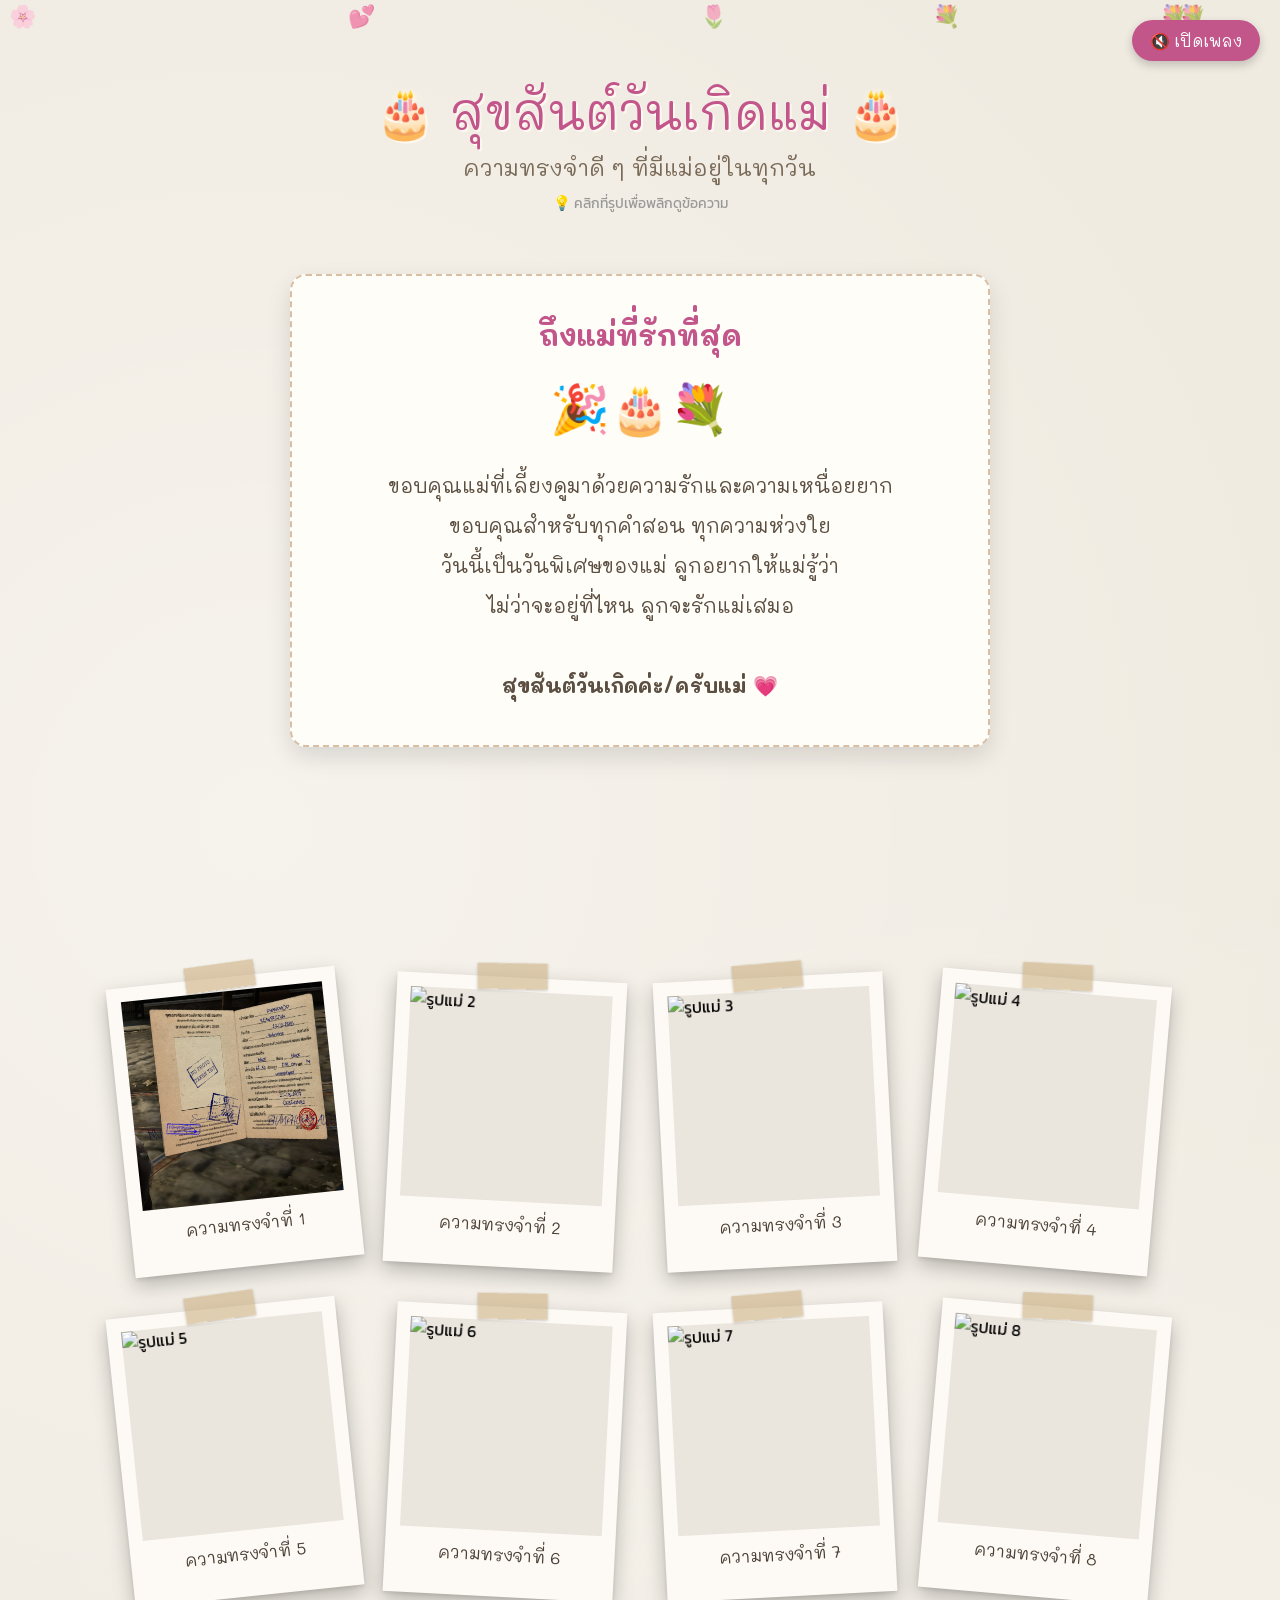
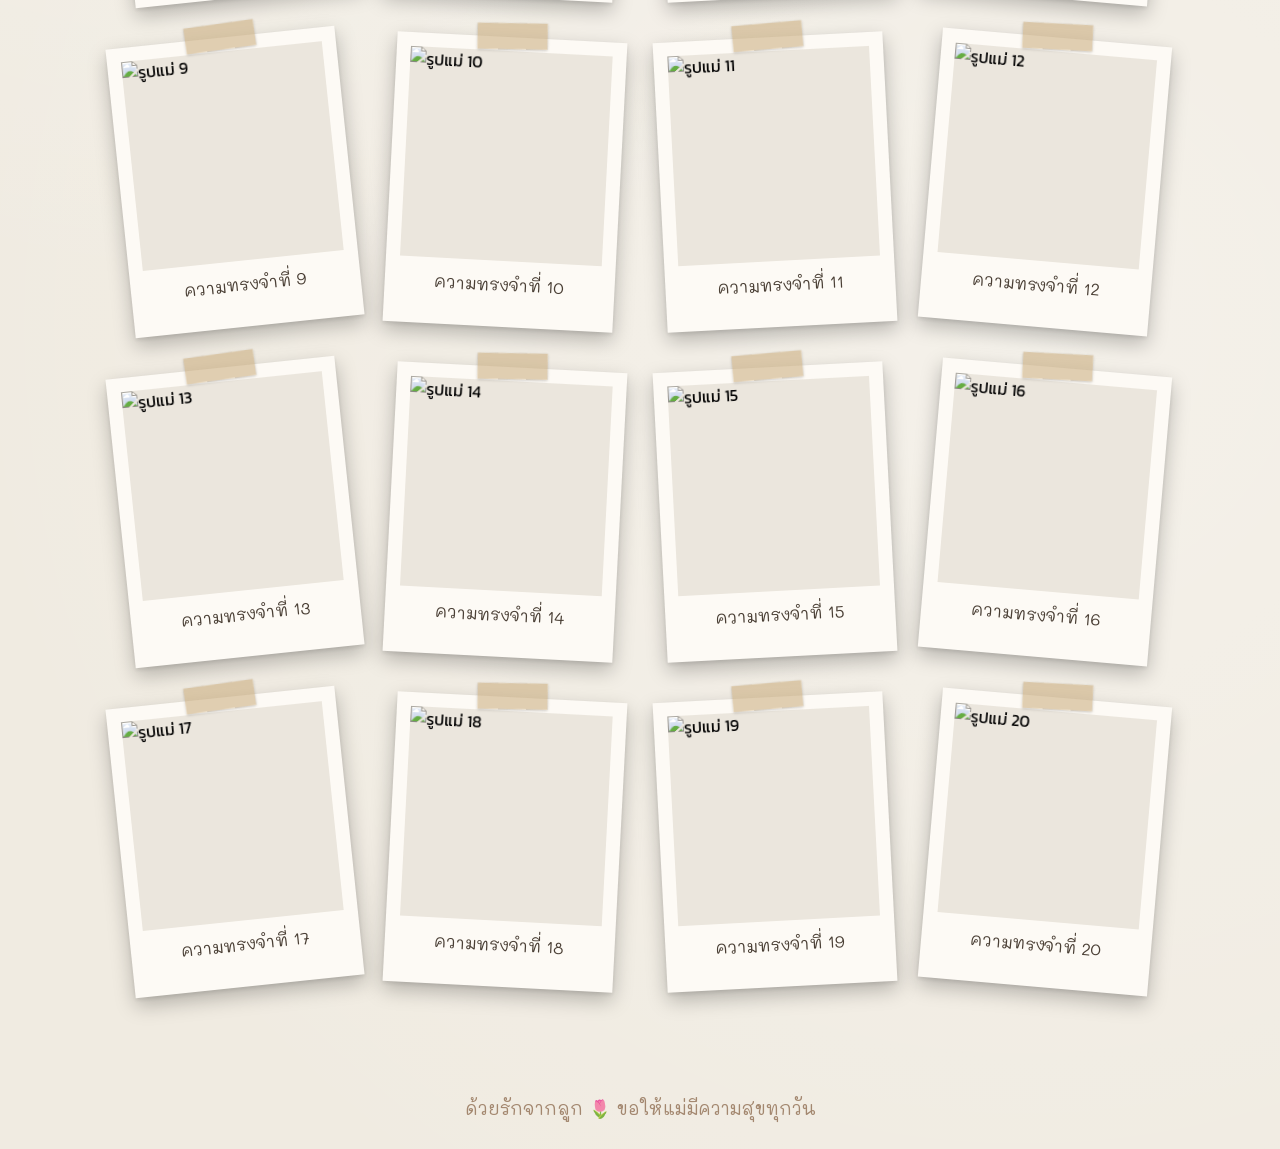
==== commit 6b370456: "แก้ไขข้อความและเพิ่มรูป" ====
--- a/index.html
+++ b/index.html
@@ -368,4 +368,4 @@
 
 <script src="script.js"></script>
 </body>
-</html>
+</html>
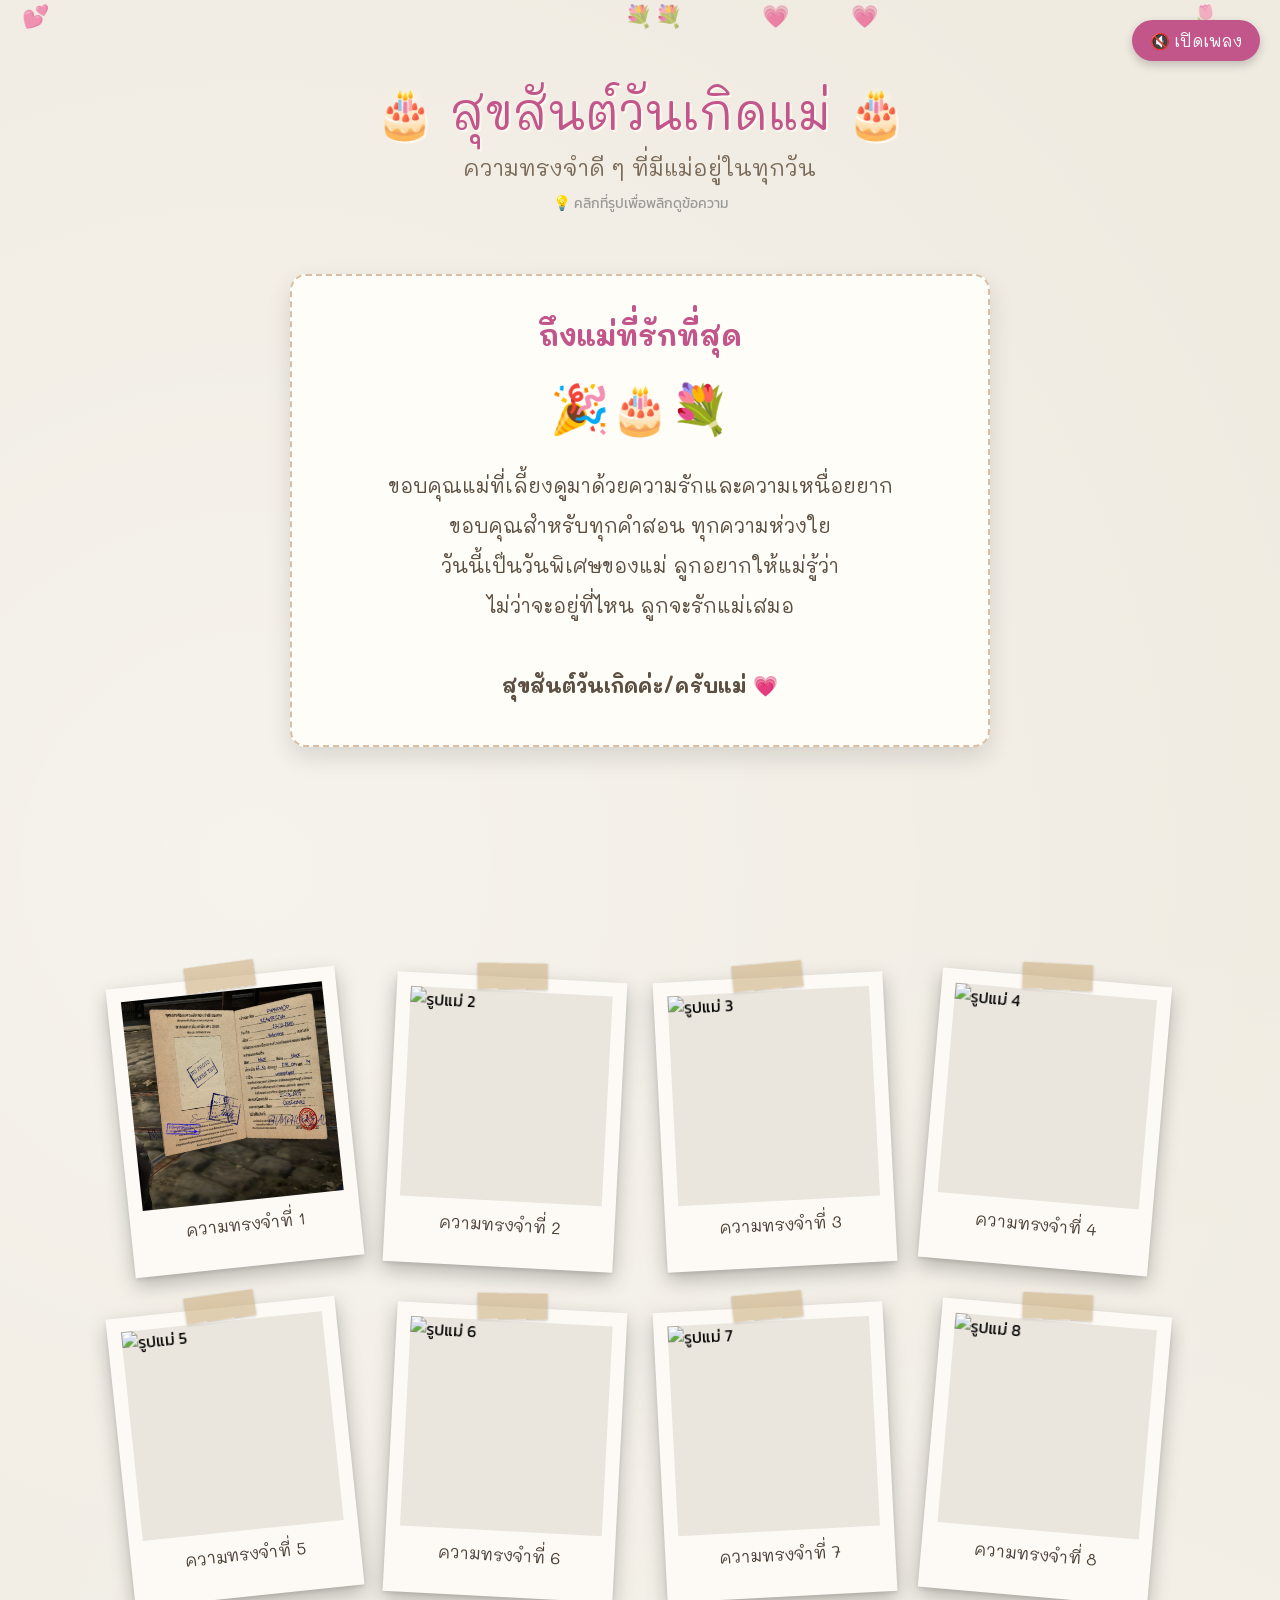
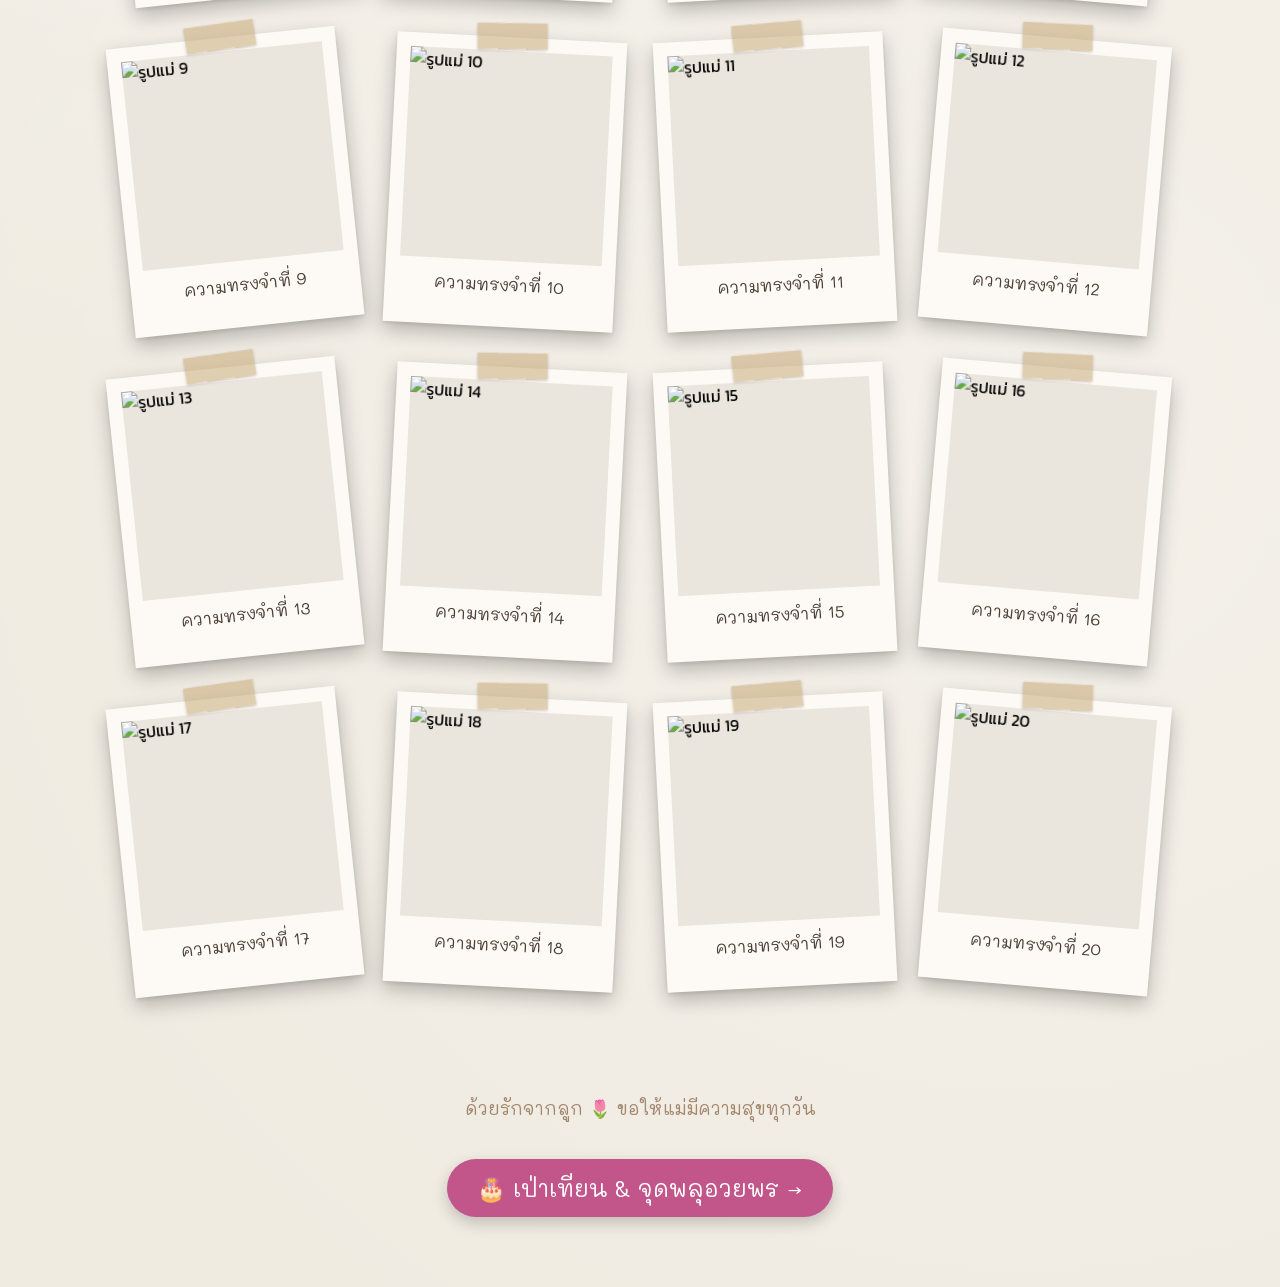
==== commit 015a7f10: "แก้ไขข้อความและเพิ่มรูป" ====
--- a/index.html
+++ b/index.html
@@ -360,10 +360,23 @@
 
   </div>
 
-  
-
 <footer>
   ด้วยรักจากลูก 🌷 ขอให้แม่มีความสุขทุกวัน
+  
+<div style="text-align:center; margin: 40px 0;">
+  <a href="game.html" style="
+    display: inline-block;
+    background: #c2568a;
+    color: white;
+    padding: 14px 30px;
+    border-radius: 30px;
+    text-decoration: none;
+    font-family: 'Mali', cursive;
+    font-size: 1.3em;
+    box-shadow: 0 6px 15px rgba(0,0,0,0.2);
+  ">🎂 เป่าเทียน & จุดพลุอวยพร →</a>
+</div>
+
 </footer>
 
 <script src="script.js"></script>
